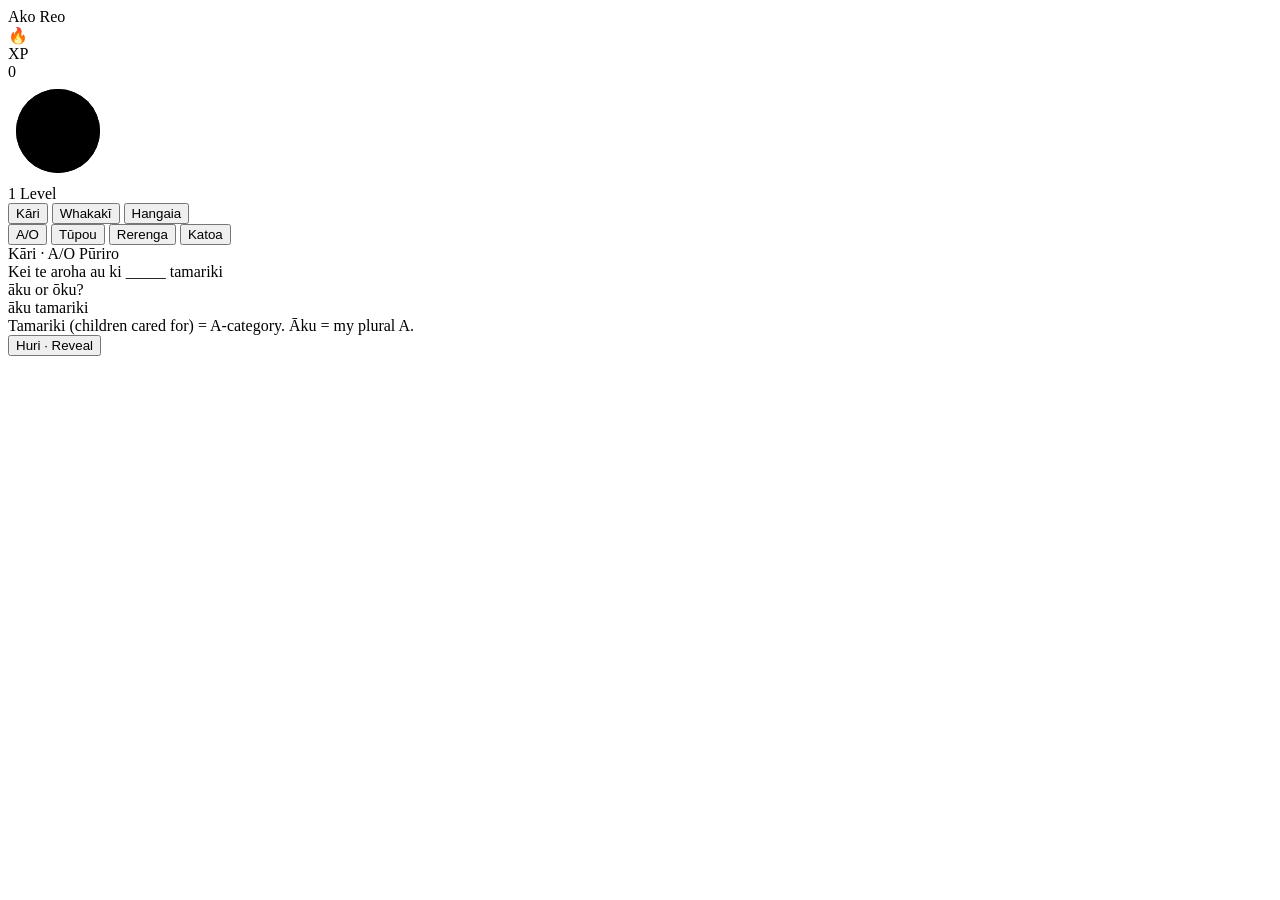
==== index.html @ c01369fa "Rename index (1).html to index.html" ====
<!DOCTYPE html>
<html lang="mi">
<head>
<meta charset="UTF-8">
<meta name="viewport" content="width=device-width, initial-scale=1.0, maximum-scale=1.0, user-scalable=no">
<title>Ako Reo</title>
<link href="https://fonts.googleapis.com/css2?family=DM+Serif+Display&family=DM+Sans:wght@400;500;600;700&display=swap" rel="stylesheet">
<link rel="stylesheet" href="styles.css">
</head>
<body>
<div class="wrap">
  
  <!-- HEADER -->
  <div class="hdr">
    <div class="logo">Ako Reo</div>
    <div class="xp">
      <span class="fire" id="fire">🔥</span>
      <div>
        <div class="xp-label">XP</div>
        <div class="xp-val" id="xp">0</div>
      </div>
    </div>
  </div>

  <!-- PROGRESS RING -->
  <div class="prog">
    <svg width="100" height="100">
      <circle class="bg" cx="50" cy="50" r="42"></circle>
      <circle class="fill" id="ring" cx="50" cy="50" r="42" 
        stroke-dasharray="264" stroke-dashoffset="264"></circle>
    </svg>
    <div class="prog-text">
      <span class="prog-num" id="lvl">1</span>
      <span>Level</span>
    </div>
  </div>

  <!-- MODE TABS -->
  <div class="tabs">
    <button class="tab on" id="t-flash" onclick="setMode('flash')">Kāri</button>
    <button class="tab" id="t-blank" onclick="setMode('blank')">Whakakī</button>
    <button class="tab" id="t-build" onclick="setMode('build')">Hangaia</button>
  </div>

  <!-- TOPICS -->
  <div class="topics">
    <button class="tpc on" id="tp-ao" onclick="setTopic('ao')">A/O</button>
    <button class="tpc" id="tp-kupu" onclick="setTopic('kupu')">Tūpou</button>
    <button class="tpc" id="tp-tense" onclick="setTopic('tense')">Rerenga</button>
    <button class="tpc" id="tp-mix" onclick="setTopic('mix')">Katoa</button>
  </div>

  <!-- FLASHCARD PANEL -->
  <div id="p-flash" class="card">
    <div class="clbl" id="lbl">Kāri · A/O Pūriro</div>
    <div class="q" id="fcq">—</div>
    <div class="qsub" id="fcsub"></div>
    <div class="ans" id="fca">
      <div class="ans-reo" id="fcreo"></div>
      <div class="ans-note" id="fcnote"></div>
    </div>
    <button class="btn" id="fcbtn" onclick="fcAction()">Huri · Reveal</button>
  </div>

  <!-- FILL BLANK PANEL -->
  <div id="p-blank" class="card" style="display:none">
    <div class="clbl">Whakakī · Fill Blank</div>
    <div class="q" id="blq" style="font-size:20px;min-height:60px;"></div>
    <input class="inp" id="blinp" placeholder="Tuhia te whakautu..." autocomplete="off">
    <div class="fb" id="blfb"></div>
    <button class="btn" id="blbtn" onclick="blCheck()">Tika?</button>
  </div>

  <!-- BUILD PANEL -->
  <div id="p-build" class="card" style="display:none">
    <div class="clbl">Hangaia · Build Sentence</div>
    <div class="q" id="bdq" style="font-size:18px;min-height:50px;"></div>
    <div class="bhint">Tap words in order · Tap placed word to remove</div>
    <div class="bzone" id="bdzone"></div>
    <div class="bopt" id="bdopt"></div>
    <div class="fb" id="bdfb"></div>
    <button class="btn" onclick="bdCheck()">Tika?</button>
  </div>

</div>

<script src="data.js"></script>
<script src="logic.js"></script>
</body>
</html>
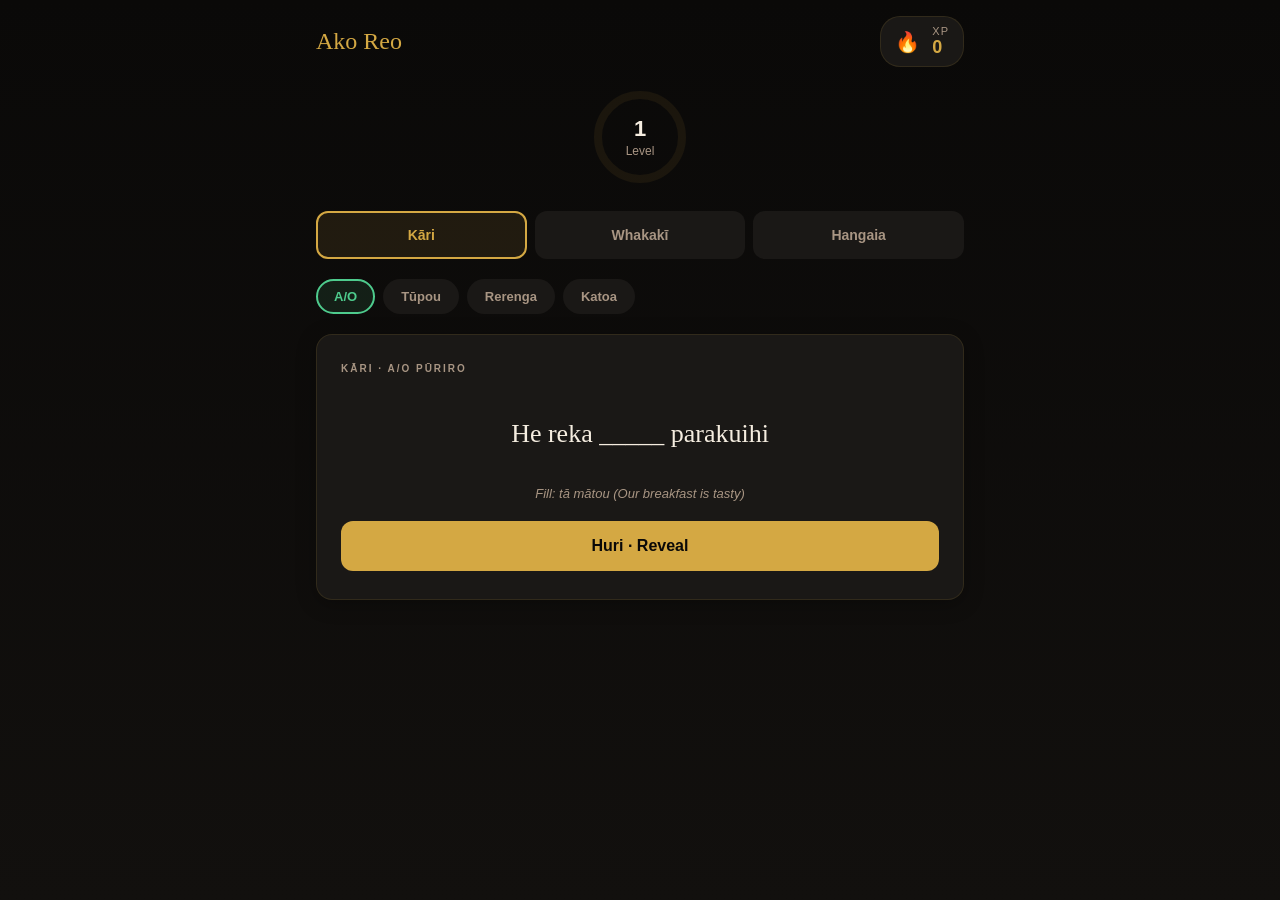
==== commit 22f9fd94: "Update index.html" ====
--- a/index.html
+++ b/index.html
@@ -66,6 +66,7 @@
   <div id="p-blank" class="card" style="display:none">
     <div class="clbl">Whakakī · Fill Blank</div>
     <div class="q" id="blq" style="font-size:20px;min-height:60px;"></div>
+    <div class="qsub" id="blsub"></div>
     <input class="inp" id="blinp" placeholder="Tuhia te whakautu..." autocomplete="off">
     <div class="fb" id="blfb"></div>
     <button class="btn" id="blbtn" onclick="blCheck()">Tika?</button>
--- a/styles.css
+++ b/styles.css
@@ -0,0 +1,149 @@
+*{box-sizing:border-box;margin:0;padding:0;}
+:root{
+  --bg:#0a0908;--card:#1a1816;--accent:#d4a843;--jade:#4ecb8d;--red:#e36956;
+  --text:#f5ede0;--muted:#a89583;--border:rgba(212,168,67,0.12);
+}
+body{
+  font-family:'DM Sans',sans-serif;background:var(--bg);color:var(--text);
+  min-height:100vh;padding:0 0 40px;overflow-x:hidden;
+  background:linear-gradient(180deg,#0a0908 0%,#12100e 100%);
+}
+.wrap{max-width:680px;margin:0 auto;padding:16px;}
+
+/* ═══ HEADER ═══ */
+.hdr{display:flex;justify-content:space-between;align-items:center;margin-bottom:20px;}
+.logo{font-family:'DM Serif Display';font-size:24px;color:var(--accent);font-weight:400;}
+.xp{
+  display:flex;align-items:center;gap:12px;
+  background:var(--card);border:1px solid var(--border);
+  padding:8px 14px;border-radius:20px;
+}
+.xp-label{font-size:11px;color:var(--muted);text-transform:uppercase;letter-spacing:1px;}
+.xp-val{font-size:18px;font-weight:700;color:var(--accent);}
+.fire{font-size:20px;}
+
+/* ═══ PROGRESS RING ═══ */
+.prog{position:relative;width:100px;height:100px;margin:0 auto 24px;}
+.prog svg{transform:rotate(-90deg);}
+.prog circle{fill:none;stroke-width:8;stroke-linecap:round;}
+.prog .bg{stroke:rgba(212,168,67,0.08);}
+.prog .fill{stroke:var(--accent);transition:stroke-dashoffset 0.4s ease;}
+.prog-text{
+  position:absolute;inset:0;display:flex;flex-direction:column;
+  align-items:center;justify-content:center;font-size:12px;color:var(--muted);
+}
+.prog-num{font-size:22px;font-weight:700;color:var(--text);display:block;margin-bottom:2px;}
+
+/* ═══ TABS ═══ */
+.tabs{
+  display:grid;grid-template-columns:repeat(3,1fr);gap:8px;
+  margin-bottom:20px;
+}
+.tab{
+  background:var(--card);border:2px solid transparent;
+  color:var(--muted);font-weight:600;font-size:14px;
+  padding:14px 12px;border-radius:12px;cursor:pointer;
+  transition:all 0.2s;text-align:center;
+}
+.tab:active{transform:scale(0.98);}
+.tab.on{background:rgba(212,168,67,0.1);border-color:var(--accent);color:var(--accent);}
+
+/* ═══ TOPICS ═══ */
+.topics{display:flex;gap:8px;flex-wrap:wrap;margin-bottom:20px;}
+.tpc{
+  background:var(--card);border:2px solid transparent;
+  color:var(--muted);font-size:13px;font-weight:600;
+  padding:8px 16px;border-radius:20px;cursor:pointer;transition:all 0.2s;
+}
+.tpc:active{transform:scale(0.95);}
+.tpc.on{background:rgba(78,203,141,0.1);border-color:var(--jade);color:var(--jade);}
+
+/* ═══ CARD ═══ */
+.card{
+  background:var(--card);border:1px solid var(--border);
+  border-radius:16px;padding:28px 24px;position:relative;
+  box-shadow:0 4px 20px rgba(0,0,0,0.3);
+}
+.clbl{
+  font-size:10px;font-weight:700;letter-spacing:2px;
+  text-transform:uppercase;color:var(--muted);margin-bottom:20px;
+}
+
+/* ═══ QUESTION ═══ */
+.q{
+  font-family:'DM Serif Display';font-size:26px;line-height:1.4;
+  color:var(--text);margin-bottom:12px;min-height:80px;
+  display:flex;align-items:center;text-align:center;justify-content:center;
+}
+.qsub{font-size:13px;color:var(--muted);font-style:italic;margin-bottom:20px;text-align:center;}
+
+/* ═══ ANSWER ═══ */
+.ans{
+  background:rgba(78,203,141,0.08);border-left:4px solid var(--jade);
+  padding:20px;border-radius:10px;margin-bottom:20px;
+  display:none;animation:slideUp 0.3s ease;
+}
+.ans.show{display:block;}
+.ans-reo{font-family:'DM Serif Display';font-size:22px;color:var(--jade);margin-bottom:12px;}
+.ans-note{
+  font-size:13px;line-height:1.6;color:rgba(78,203,141,0.7);
+  background:rgba(0,0,0,0.2);padding:12px;border-radius:8px;
+}
+
+/* ═══ INPUT ═══ */
+.inp{
+  background:rgba(0,0,0,0.2);border:2px solid rgba(212,168,67,0.3);
+  color:var(--text);font-family:'DM Serif Display';font-size:22px;
+  padding:16px;border-radius:10px;width:100%;outline:none;
+  margin-bottom:16px;transition:all 0.2s;text-align:center;
+}
+.inp:focus{border-color:var(--accent);background:rgba(212,168,67,0.05);}
+.inp.ok{border-color:var(--jade);color:var(--jade);background:rgba(78,203,141,0.08);}
+.inp.ng{border-color:var(--red);color:var(--red);background:rgba(227,105,86,0.08);}
+
+/* ═══ FEEDBACK ═══ */
+.fb{
+  padding:14px 18px;border-radius:10px;font-size:14px;font-weight:600;
+  margin-bottom:16px;display:none;animation:slideUp 0.2s ease;text-align:center;
+}
+.fb.show{display:block;}
+.fb.ok{background:rgba(78,203,141,0.12);color:var(--jade);border:2px solid rgba(78,203,141,0.3);}
+.fb.ng{background:rgba(227,105,86,0.12);color:var(--red);border:2px solid rgba(227,105,86,0.3);}
+
+/* ═══ BUILDER ═══ */
+.bhint{font-size:12px;color:var(--muted);margin-bottom:12px;text-align:center;}
+.bzone{
+  min-height:60px;padding:12px;background:rgba(0,0,0,0.2);
+  border:2px dashed rgba(212,168,67,0.3);border-radius:10px;
+  display:flex;flex-wrap:wrap;gap:8px;align-items:center;justify-content:center;
+  margin-bottom:12px;
+}
+.bopt{display:flex;flex-wrap:wrap;gap:8px;justify-content:center;margin-bottom:16px;}
+.chip{
+  background:var(--card);border:2px solid rgba(212,168,67,0.2);
+  color:var(--text);font-family:'DM Serif Display';font-size:18px;
+  padding:10px 18px;border-radius:10px;cursor:pointer;
+  transition:all 0.15s;user-select:none;
+}
+.chip:active{transform:scale(0.95);}
+.chip.placed{background:rgba(78,203,141,0.1);border-color:var(--jade);color:var(--jade);}
+
+/* ═══ BUTTON ═══ */
+.btn{
+  background:var(--accent);color:#0a0908;font-weight:700;font-size:16px;
+  padding:16px 32px;border-radius:12px;border:none;cursor:pointer;
+  width:100%;transition:all 0.2s;position:relative;overflow:hidden;
+}
+.btn:hover{transform:translateY(-2px);box-shadow:0 8px 20px rgba(212,168,67,0.3);}
+.btn:active{transform:translateY(0);}
+.btn:disabled{opacity:0.5;cursor:not-allowed;transform:none!important;}
+.btn-s{background:var(--card);color:var(--muted);border:2px solid var(--border);margin-top:10px;}
+.btn-s:hover{color:var(--text);border-color:var(--accent);}
+
+@keyframes slideUp{from{opacity:0;transform:translateY(10px)}to{opacity:1;transform:translateY(0)}}
+
+@media(max-width:600px){
+  .q{font-size:22px;}
+  .ans-reo,.inp{font-size:20px;}
+  .chip{font-size:16px;padding:8px 14px;}
+}
